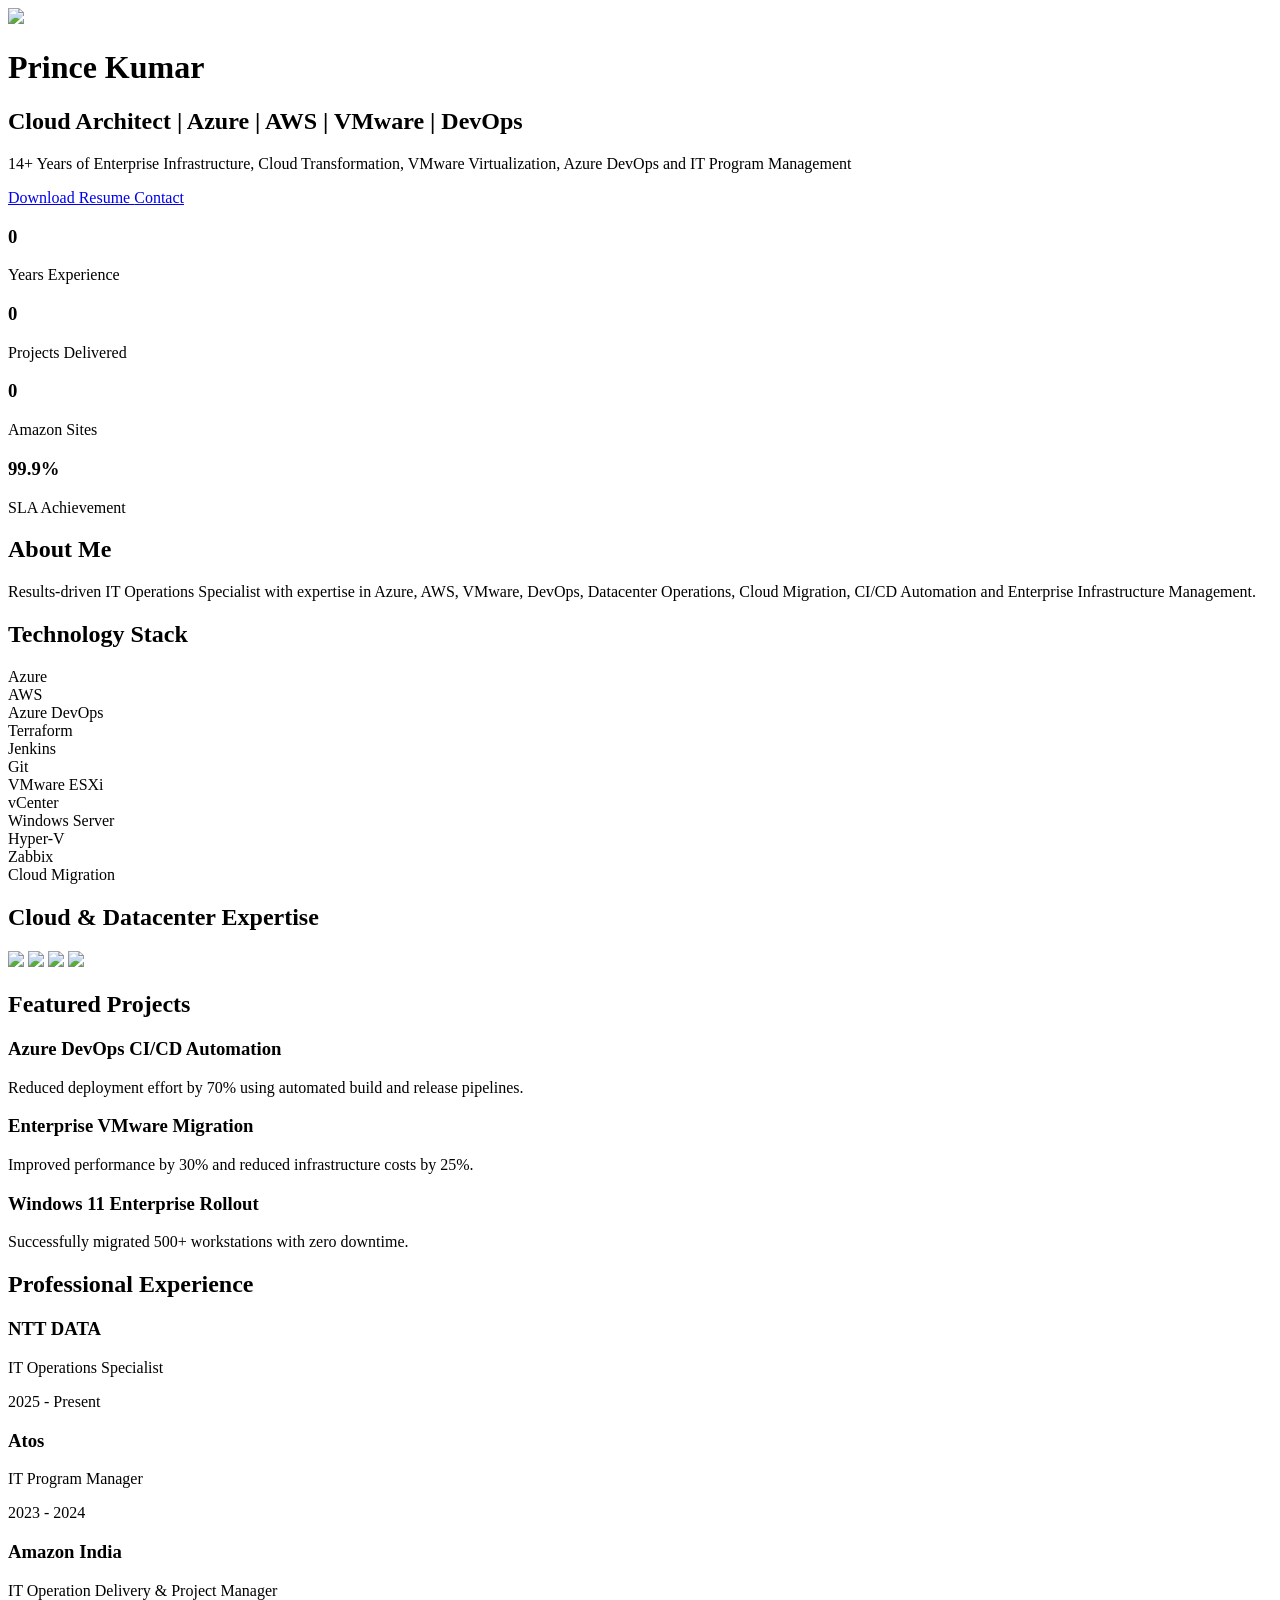
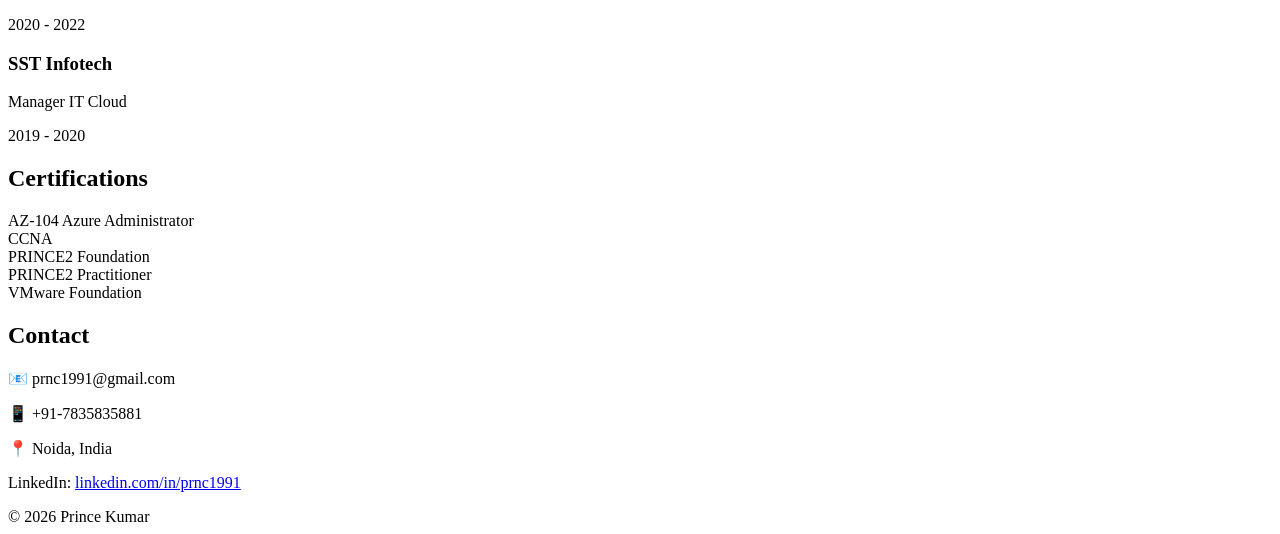
==== index.html @ 70d7f892 "final" ====
<!DOCTYPE html>
<html lang="en">
<head>
<meta charset="UTF-8">
<meta name="viewport" content="width=device-width, initial-scale=1.0">

<title>Prince Kumar | Cloud Architect & DevOps Leader</title>

<link rel="stylesheet" href="css/style.css">

<link href="https://fonts.googleapis.com/css2?family=Poppins:wght@300;400;500;600;700;800&display=swap" rel="stylesheet">

<script defer src="js/main.js"></script>

</head>
<body>

<header class="hero">

<div class="overlay"></div>

<div class="hero-content">

<img src="images/prince.jpg" class="profile-image">

<h1>Prince Kumar</h1>

<h2>
Cloud Architect | Azure | AWS | VMware | DevOps
</h2>

<p>
14+ Years of Enterprise Infrastructure,
Cloud Transformation, VMware Virtualization,
Azure DevOps and IT Program Management
</p>

<div class="hero-buttons">

<a href="assets/Prince-Kumar-Resume.pdf" class="btn">
Download Resume
</a>

<a href="#contact" class="btn-outline">
Contact
</a>

</div>

</div>

</header>

<section class="stats">

<div class="stat">
<h3 class="counter" data-target="14">0</h3>
<p>Years Experience</p>
</div>

<div class="stat">
<h3 class="counter" data-target="30">0</h3>
<p>Projects Delivered</p>
</div>

<div class="stat">
<h3 class="counter" data-target="90">0</h3>
<p>Amazon Sites</p>
</div>

<div class="stat">
<h3>99.9%</h3>
<p>SLA Achievement</p>
</div>

</section>

<section class="about">

<h2>About Me</h2>

<p>
Results-driven IT Operations Specialist with expertise in Azure,
AWS, VMware, DevOps, Datacenter Operations, Cloud Migration,
CI/CD Automation and Enterprise Infrastructure Management.
</p>

</section>

<section class="skills">

<h2>Technology Stack</h2>

<div class="skill-grid">

<div>Azure</div>
<div>AWS</div>
<div>Azure DevOps</div>
<div>Terraform</div>
<div>Jenkins</div>
<div>Git</div>
<div>VMware ESXi</div>
<div>vCenter</div>
<div>Windows Server</div>
<div>Hyper-V</div>
<div>Zabbix</div>
<div>Cloud Migration</div>

</div>

</section>

<section class="gallery">

<h2>Cloud & Datacenter Expertise</h2>

<div class="gallery-grid">

<img src="images/datacenter.jpg">
<img src="images/azure.jpg">
<img src="images/aws.jpg">
<img src="images/vmware.jpg">

</div>

</section>

<section class="projects">

<h2>Featured Projects</h2>

<div class="project-card">
<h3>Azure DevOps CI/CD Automation</h3>
<p>
Reduced deployment effort by 70%
using automated build and release pipelines.
</p>
</div>

<div class="project-card">
<h3>Enterprise VMware Migration</h3>
<p>
Improved performance by 30%
and reduced infrastructure costs by 25%.
</p>
</div>

<div class="project-card">
<h3>Windows 11 Enterprise Rollout</h3>
<p>
Successfully migrated 500+ workstations
with zero downtime.
</p>
</div>

</section>

<section class="experience">

<h2>Professional Experience</h2>

<div class="timeline">

<div class="item">
<h3>NTT DATA</h3>
<p>IT Operations Specialist</p>
<span>2025 - Present</span>
</div>

<div class="item">
<h3>Atos</h3>
<p>IT Program Manager</p>
<span>2023 - 2024</span>
</div>

<div class="item">
<h3>Amazon India</h3>
<p>IT Operation Delivery & Project Manager</p>
<span>2020 - 2022</span>
</div>

<div class="item">
<h3>SST Infotech</h3>
<p>Manager IT Cloud</p>
<span>2019 - 2020</span>
</div>

</div>

</section>

<section class="certifications">

<h2>Certifications</h2>

<div class="cert-grid">

<div>AZ-104 Azure Administrator</div>
<div>CCNA</div>
<div>PRINCE2 Foundation</div>
<div>PRINCE2 Practitioner</div>
<div>VMware Foundation</div>

</div>

</section>

<section id="contact">

<h2>Contact</h2>

<p>📧 prnc1991@gmail.com</p>

<p>📱 +91-7835835881</p>

<p>📍 Noida, India</p>

<p>
LinkedIn:
<a href="https://linkedin.com/in/prnc1991">
linkedin.com/in/prnc1991
</a>
</p>

</section>

<footer>
© 2026 Prince Kumar
</footer>

</body>
</html>
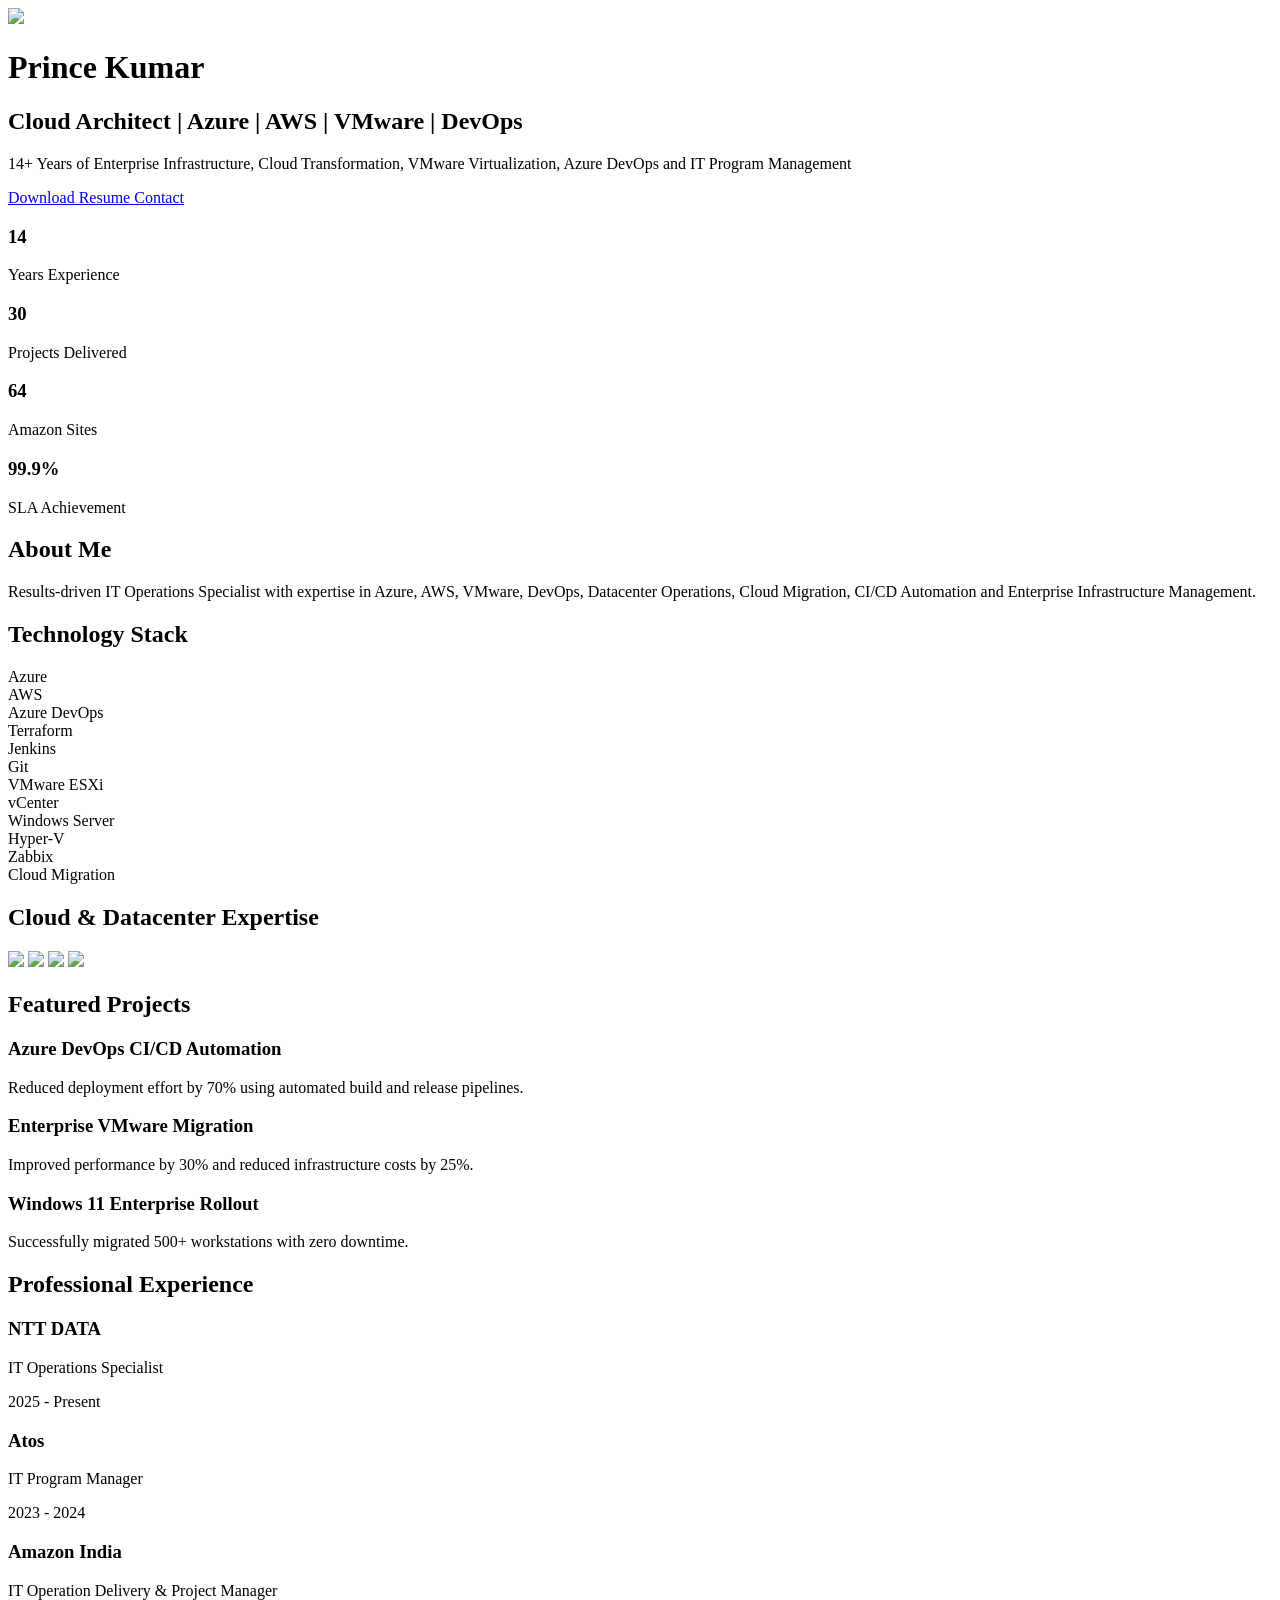
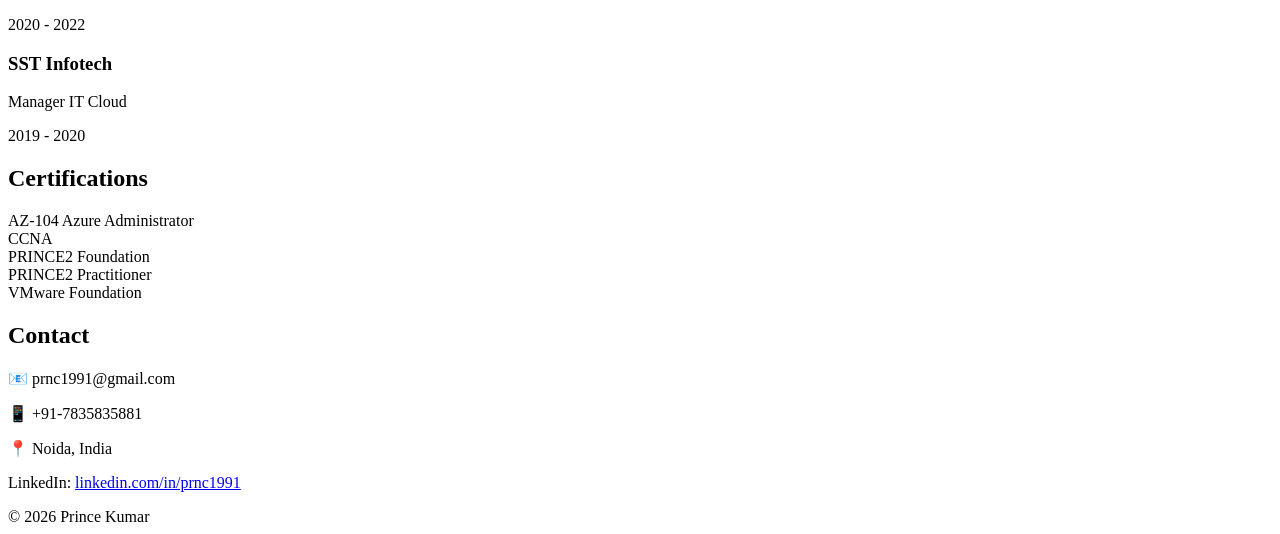
==== commit 4aac47ca: "Fix css and js paths" ====
--- a/index.html
+++ b/index.html
@@ -6,11 +6,11 @@
 
 <title>Prince Kumar | Cloud Architect & DevOps Leader</title>
 
-<link rel="stylesheet" href="css/style.css">
+<link rel="style.css" href="css/style.css">
 
 <link href="https://fonts.googleapis.com/css2?family=Poppins:wght@300;400;500;600;700;800&display=swap" rel="stylesheet">
 
-<script defer src="js/main.js"></script>
+<script defer src="main.js"></script>
 
 </head>
 <body>
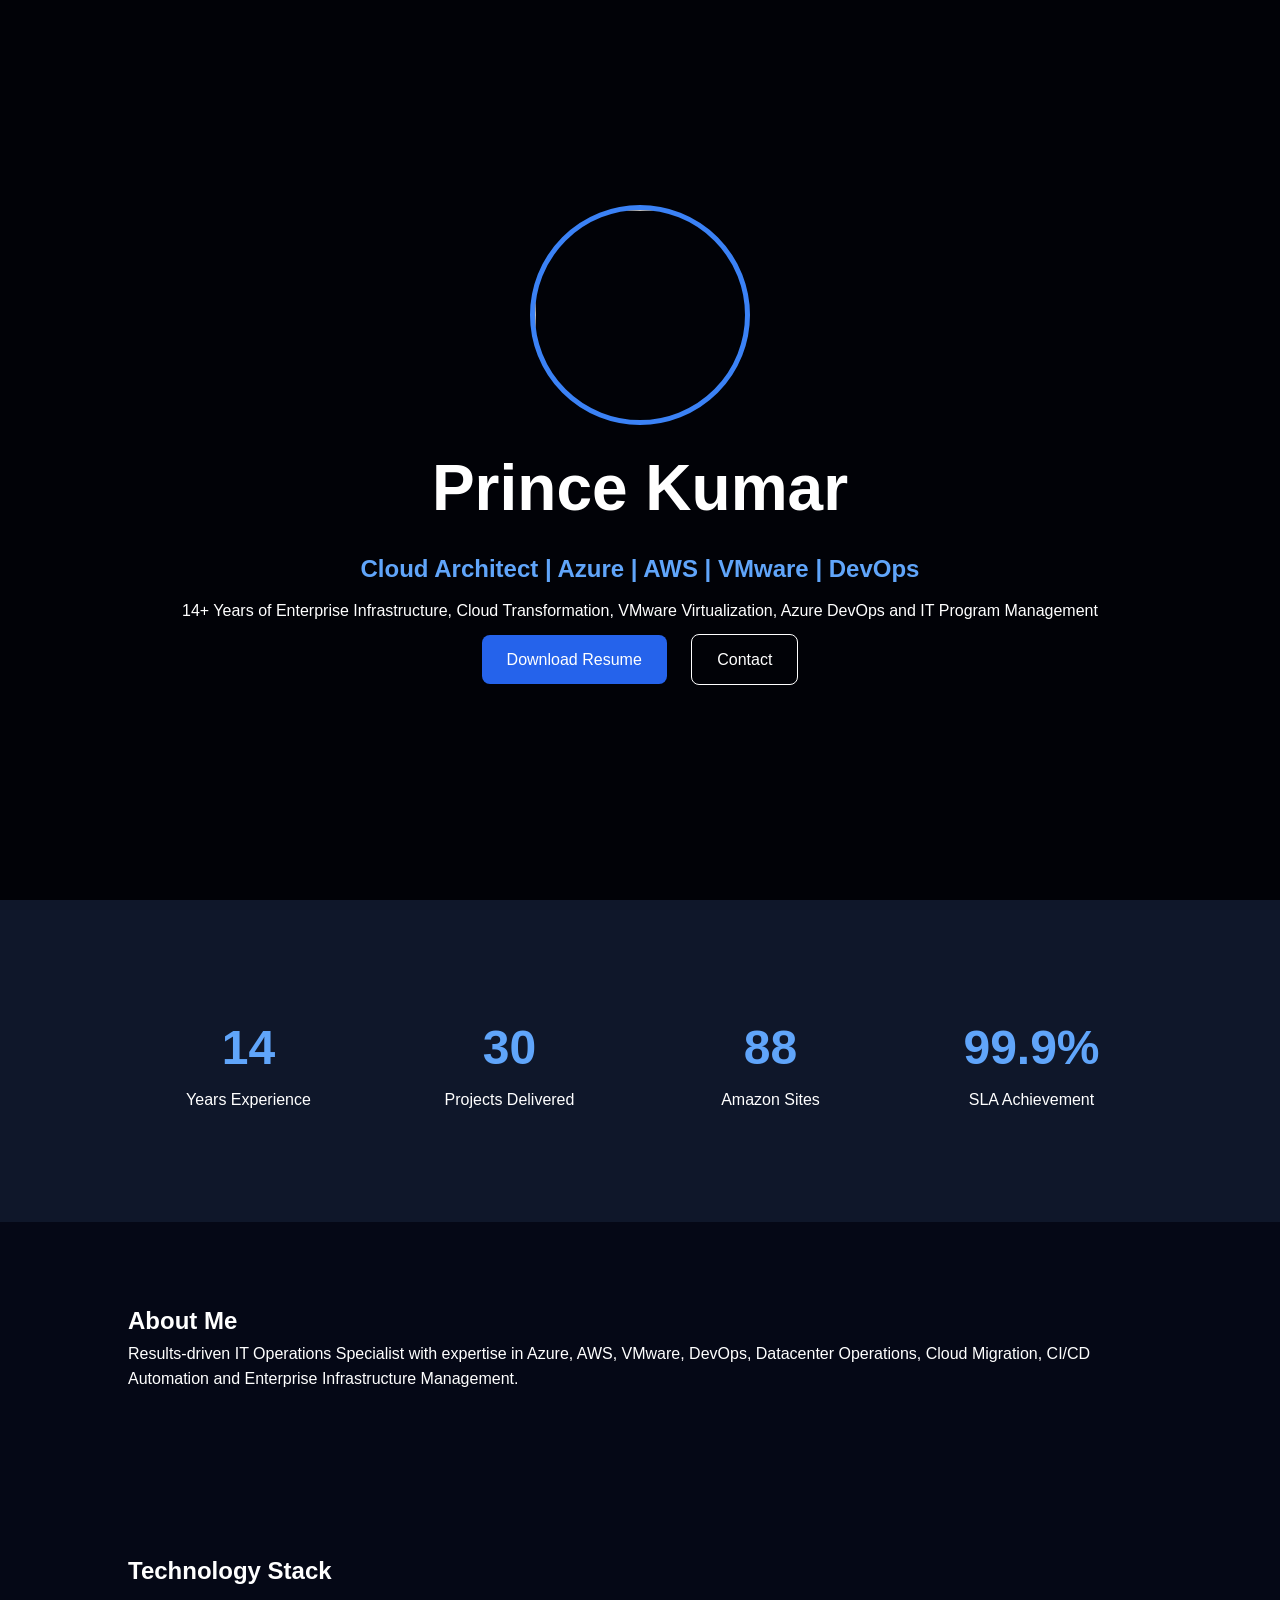
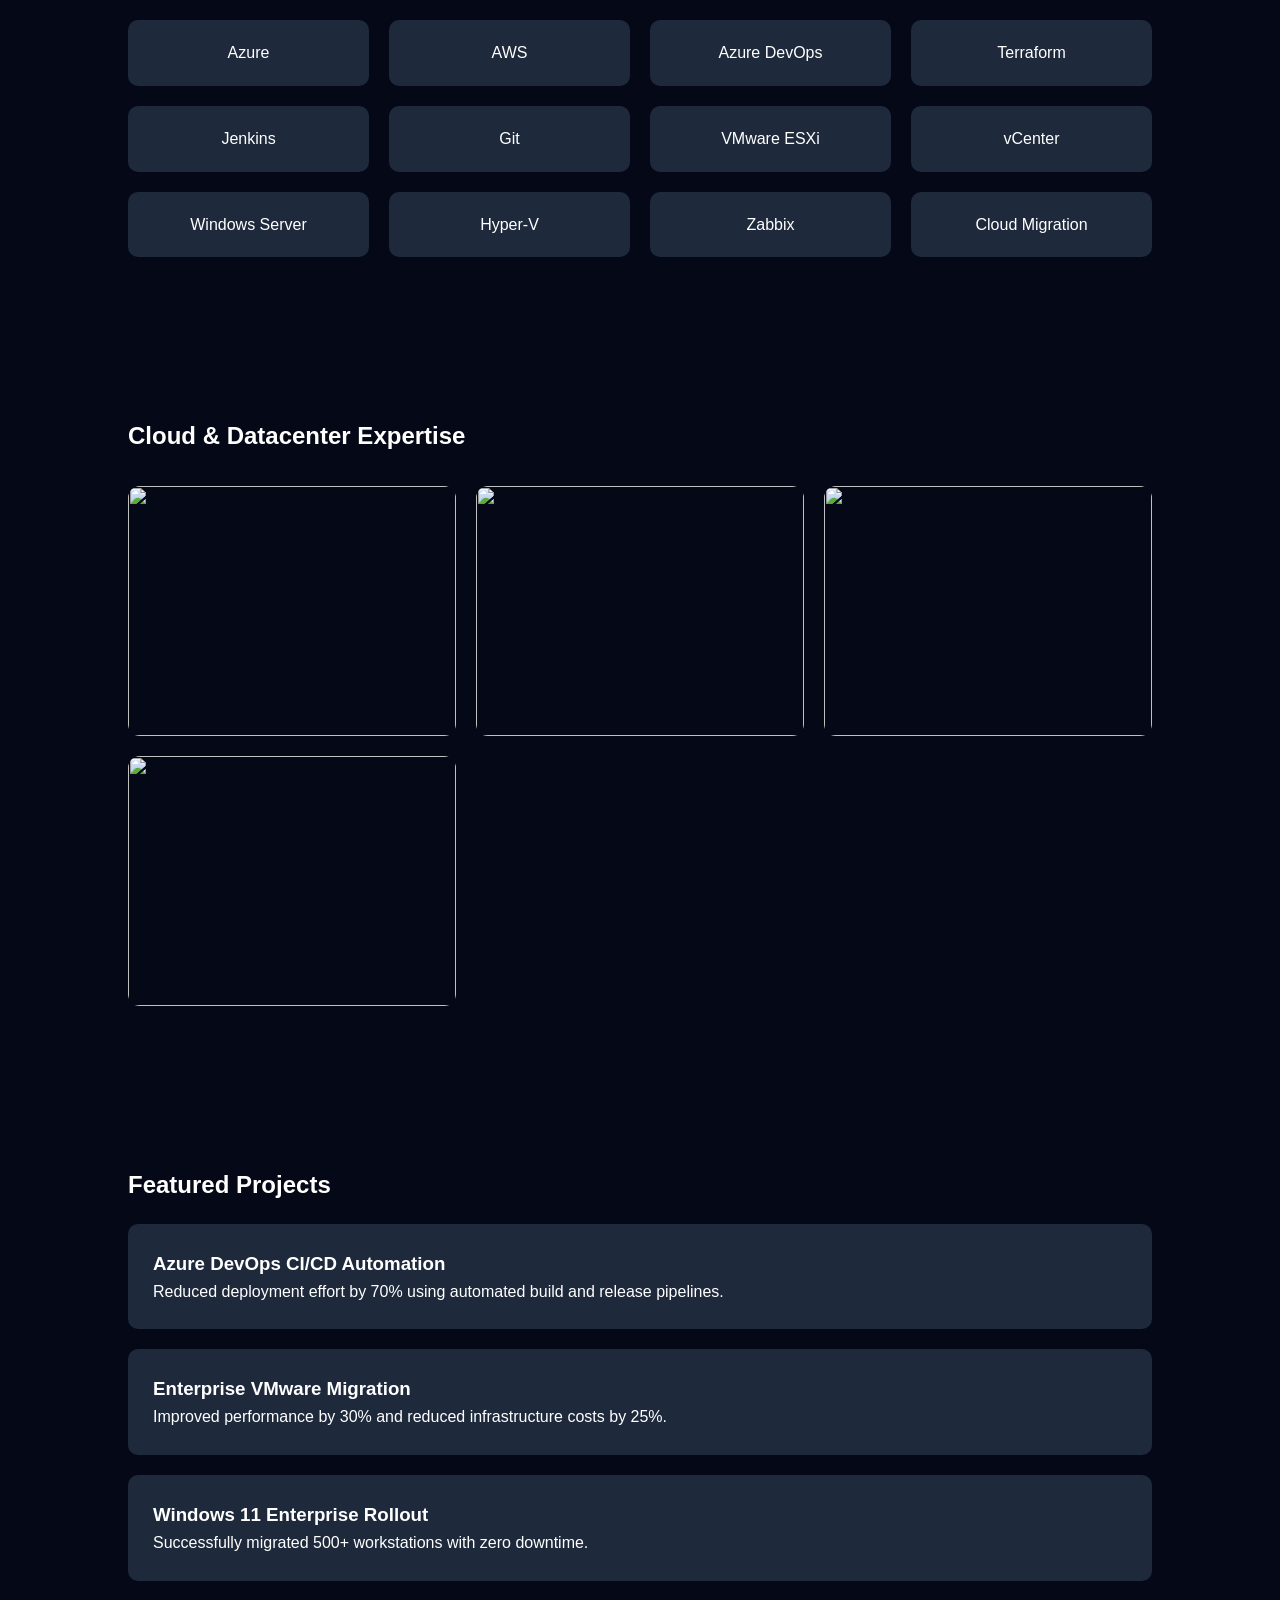
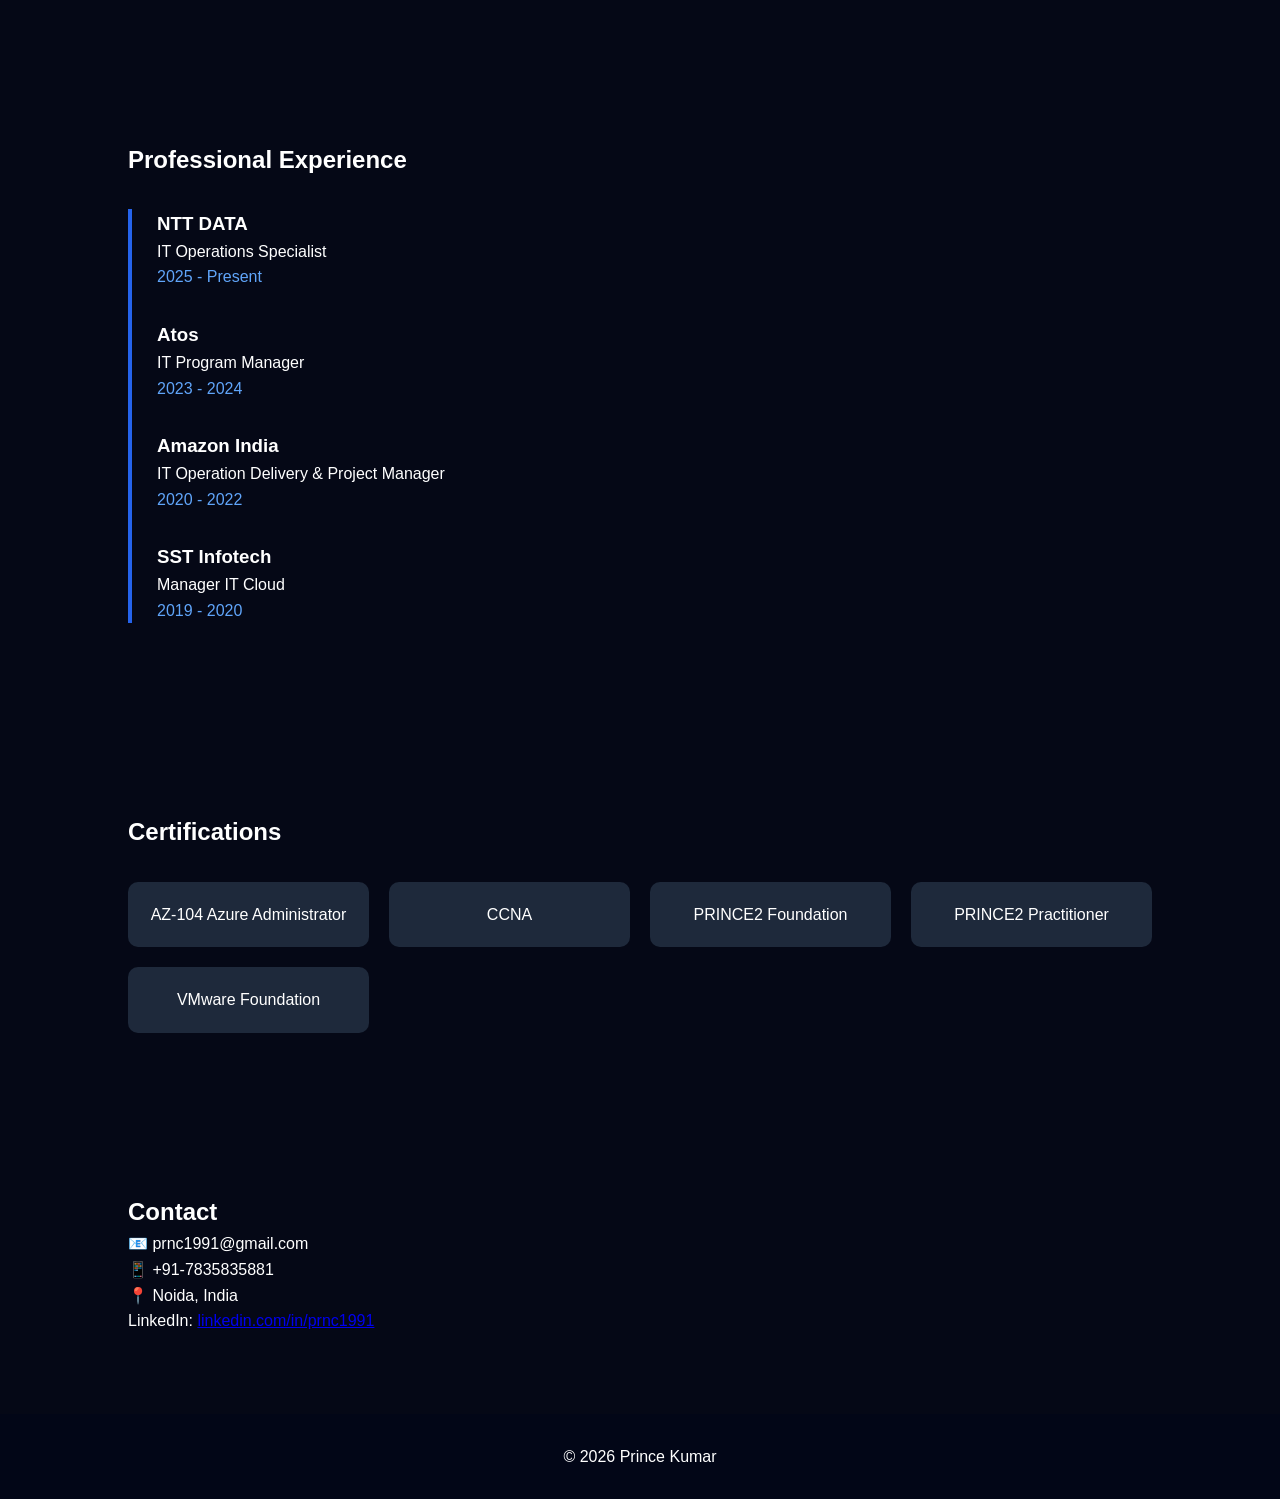
==== commit 7c011f9c: "again path fixed" ====
--- a/index.html
+++ b/index.html
@@ -6,7 +6,7 @@
 
 <title>Prince Kumar | Cloud Architect & DevOps Leader</title>
 
-<link rel="style.css" href="css/style.css">
+<link rel="stylesheet" href="style.css">
 
 <link href="https://fonts.googleapis.com/css2?family=Poppins:wght@300;400;500;600;700;800&display=swap" rel="stylesheet">
 
@@ -16,6 +16,7 @@
 <body>
 
 <header class="hero">
+
 
 <div class="overlay"></div>
 
--- a/style.css
+++ b/style.css
@@ -0,0 +1,148 @@
+*{
+margin:0;
+padding:0;
+box-sizing:border-box;
+font-family:Poppins,sans-serif;
+}
+
+body{
+background:#050816;
+color:white;
+line-height:1.6;
+}
+
+.hero{
+height:100vh;
+background:url('../images/datacenter.jpg');
+background-size:cover;
+background-position:center;
+position:relative;
+display:flex;
+justify-content:center;
+align-items:center;
+text-align:center;
+}
+
+.overlay{
+position:absolute;
+inset:0;
+background:rgba(0,0,0,.7);
+}
+
+.hero-content{
+position:relative;
+z-index:2;
+}
+
+.profile-image{
+width:220px;
+height:220px;
+border-radius:50%;
+object-fit:cover;
+border:5px solid #3b82f6;
+}
+
+.hero h1{
+font-size:4rem;
+}
+
+.hero h2{
+color:#60a5fa;
+margin:10px 0;
+}
+
+.btn,.btn-outline{
+padding:12px 25px;
+text-decoration:none;
+display:inline-block;
+margin:10px;
+border-radius:8px;
+}
+
+.btn{
+background:#2563eb;
+color:white;
+}
+
+.btn-outline{
+border:1px solid white;
+color:white;
+}
+
+section{
+padding:80px 10%;
+}
+
+.stats{
+display:grid;
+grid-template-columns:repeat(auto-fit,minmax(200px,1fr));
+text-align:center;
+gap:20px;
+background:#0f172a;
+}
+
+.stat{
+padding:30px;
+}
+
+.stat h3{
+font-size:3rem;
+color:#60a5fa;
+}
+
+.skill-grid,
+.cert-grid{
+display:grid;
+grid-template-columns:repeat(auto-fit,minmax(200px,1fr));
+gap:20px;
+margin-top:30px;
+}
+
+.skill-grid div,
+.cert-grid div{
+background:#1e293b;
+padding:20px;
+border-radius:10px;
+text-align:center;
+}
+
+.gallery-grid{
+display:grid;
+grid-template-columns:repeat(auto-fit,minmax(250px,1fr));
+gap:20px;
+margin-top:30px;
+}
+
+.gallery-grid img{
+width:100%;
+height:250px;
+object-fit:cover;
+border-radius:12px;
+}
+
+.project-card{
+background:#1e293b;
+padding:25px;
+margin-top:20px;
+border-radius:10px;
+}
+
+.timeline{
+border-left:4px solid #2563eb;
+padding-left:25px;
+margin-top:30px;
+}
+
+.item{
+margin-bottom:30px;
+}
+
+.item span{
+color:#60a5fa;
+}
+
+footer{
+background:#020617;
+padding:30px;
+text-align:center;
+}
